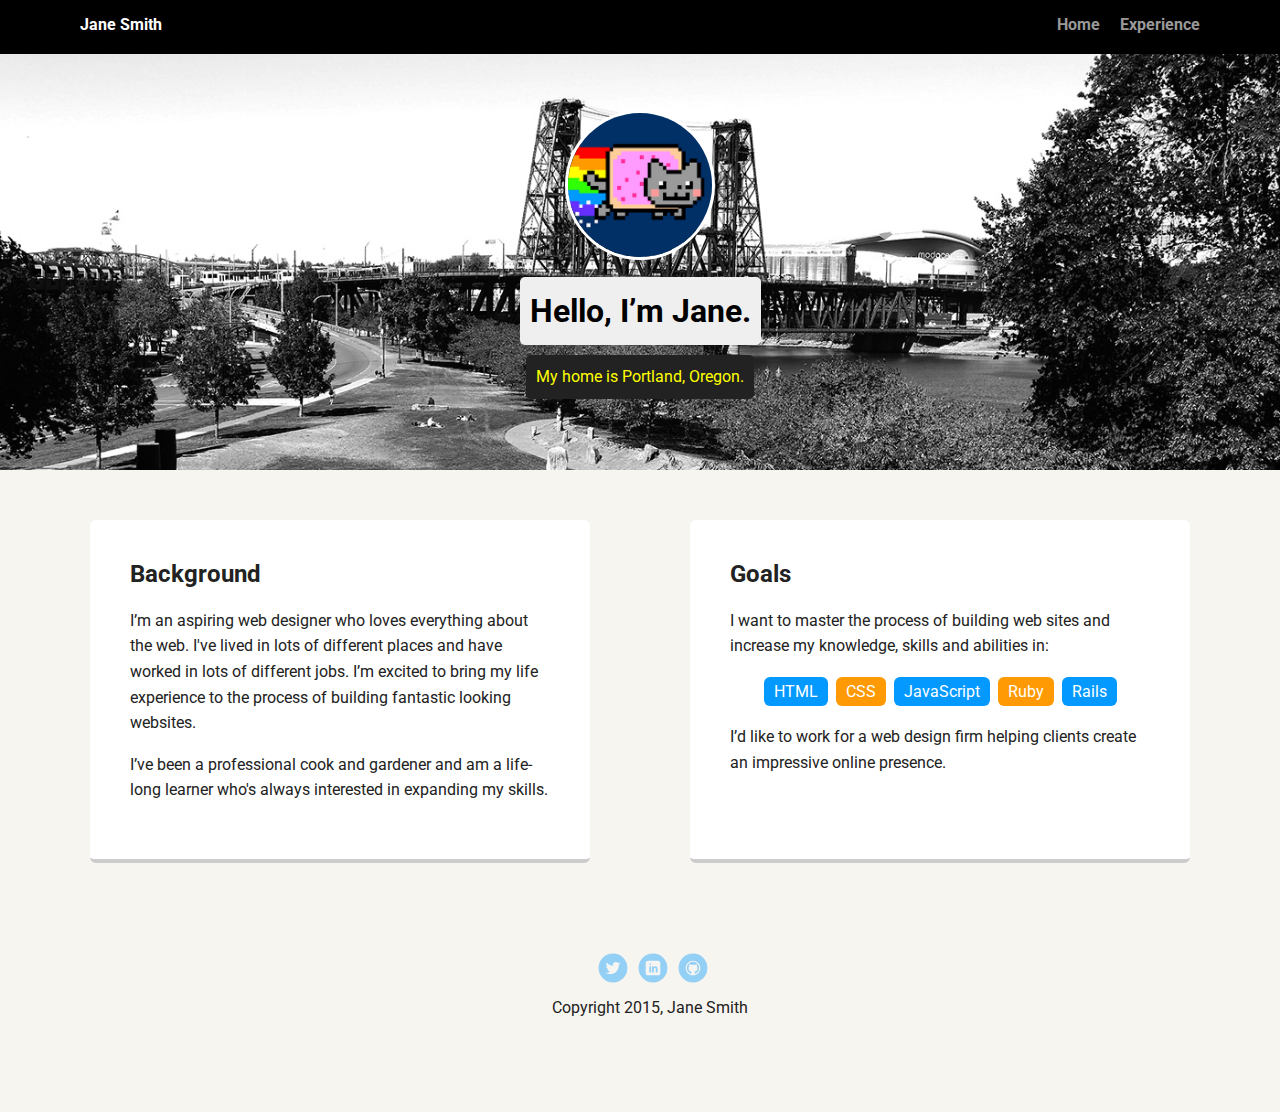
==== index.html @ 12f82f53 "Copied project 1 files" ====
<!doctype html>
<html lang="en">
<head>
  <meta charset="utf-8">
  <title>Jane Smith's Profile</title>
  <meta name="viewport" content="width=device-width, initial-scale=1.0">
  <link rel="stylesheet" href="styles.css">
  <link href="https://fonts.googleapis.com/css?family=Muli%7CRoboto:400,300,500,700,900" rel="stylesheet"></head>
  <body>

    <div class="main-nav">
        <ul class="nav">
          <li class="name">Jane Smith</li>
          <li><a href="#">Home</a></li>
          <li><a href="#">Experience</a></li>
        </ul>
    </div>

    <header>
      <img src="images/me.png" alt="Drawing of Jane Smith" class="profile-image">
      <h1 class="tag name">Hello, I’m Jane.</h1>
      <p class="tag location">My home is Portland, Oregon.</p>
    </header>

    <main class="flex">
      <div class="card">
        <h2>Background</h2>
        <p>I’m an aspiring web designer who loves everything about the web. I've lived in lots of different places and have worked in lots of different jobs. I’m excited to bring my life experience to the process of building fantastic looking websites.</p>
        <p>I’ve been a professional cook and gardener and am a life-long learner who's always interested in expanding my skills.</p>
      </div> 

      <div class="card">
        <h2>Goals</h2>
        <p>I want to master the process of building web sites and increase my knowledge, skills and abilities in:</p>
        <ul class="skills">
          <li>HTML</li>
          <li>CSS</li>
          <li>JavaScript</li>
          <li>Ruby</li>
          <li>Rails</li>
        </ul>
        <p>I’d like to work for a web design firm helping clients create an impressive online presence.</p>
      </div> 

    </main>
    <footer>
      <ul>
        <li><a href="#" class="social twitter">Twitter</a></li>
        <li><a href="#" class="social linkedin">LinkedIn</a></li>
        <li><a href="#" class="social github">Github</a></li>
      </ul>
      <p class="copyright">Copyright 2015, Jane Smith</p>
    </footer>
  </body>
  </html>
---- styles.css ----
/* Global Layout Set-up */
* { 
  box-sizing: border-box;
}
  
body {
  margin: 0;
  padding: 0;
  text-align: center;
  font-family: 'Roboto', sans-serif;
  color: #222;
  background: #f7f5f0;
}
/* Link Styles */

a {
  text-decoration: none;
  color: #999;
}
a:hover {
  color: #6633ff;
}

/* Section Styles */

.main-nav {
  width: 100%;
  background: black;
  min-height: 30px;
  padding: 10px;
  position: fixed;
  text-align: center;
}
.nav {
  display: flex;
  justify-content: space-around;
  font-weight: 700;
  list-style-type: none;
  margin: 0 auto;
  padding: 0;
}

.nav .name {
    display: block;
    margin-right: auto;
    color: white;
}
.nav li {
  padding: 5px 10px 10px 10px;
}
.nav a {
  transition: all .5s;
}
.nav a:hover {
  color: white
}

header {
  text-align: center;
  background: url('images/portland.jpg') no-repeat top center ;
  background-size: cover;
  overflow: hidden;
  padding-top: 60px;
}
header {
  line-height: 1.5;
}
header .profile-image {
  margin-top: 50px;
  width: 150px;
  height: 150px;
  border-radius: 50%;
  border: 3px solid white;
  transition: all .5s;
}
header .profile-image:hover {
  transform: scale(1.2) rotate(5deg);
}
.tag {
  background-color: #efefef;
  color: black;
  padding: 10px;
  border-radius: 5px;
  display: table;
  margin: 10px auto;
} 
.location {
  background-color: #222;
  color: yellow;
}
.card {
  margin: 30px;
  padding: 20px 40px 40px;
  max-width: 500px;
  text-align: left;
  background: #fff;
  border-bottom: 4px solid #ccc;
  border-radius: 6px;
  transition: all .5s;
}
.card:hover {
  border-color: #ff99ff;
}

ul.skills {
  padding: 0;
  text-align: center;
}

.skills li {
  border-radius: 6px;
  display: inline-block;
  background: #ff9904;
  color: white;
  padding: 5px 10px;
  margin: 2px;
}

.skills li:nth-child(odd) {
  background: #0399ff;
}

footer {
  width: 100%;
  min-height: 30px;
  padding: 20px 0 40px 20px;
}

footer .copyright {
  top: -8px;
  font-size: .75em;
}

footer ul {
  list-style-type: none;
  margin: 0;
  padding: 0;
}

footer ul li {
  display: inline-block;
}

a.social {
  display: inline-block;
  text-indent: -9999px;
  margin-left: 5px;
  width: 30px;
  height: 30px;
  background-size: 30px 30px;
  opacity: .4;
  transition: all .5s;
}
a.twitter {
  background-image: url(images/twitter.svg);
}
a.linkedin {
  background-image: url(images/linkedin.svg);
}
a.github {
  background-image: url(images/github.svg);
}
a.social:hover {
  opacity: 1;
}
.clearfix {
  clear: both;
}

/* Styles for larger screens */
@media screen and (min-width: 720px) {
  
  .flex {
      display: -ms-flexbox;      /* TWEENER - IE 10 */
      display: flex; 
      max-width: 1200px;
      -ms-flex-pack: distribute;
      justify-content: space-around;
      margin: 0 auto;
  }

  header {
    min-height: 470px;
  }

  .nav {
    max-width: 1200px;
    padding: 0 30px;
  }


  main {
    padding-top: 20px;
  }

  main p {
    line-height: 1.6em;
  }

  footer {
    font-size: 1.3em;
    max-width: 1200px;
    margin: 40px auto;
  }

}
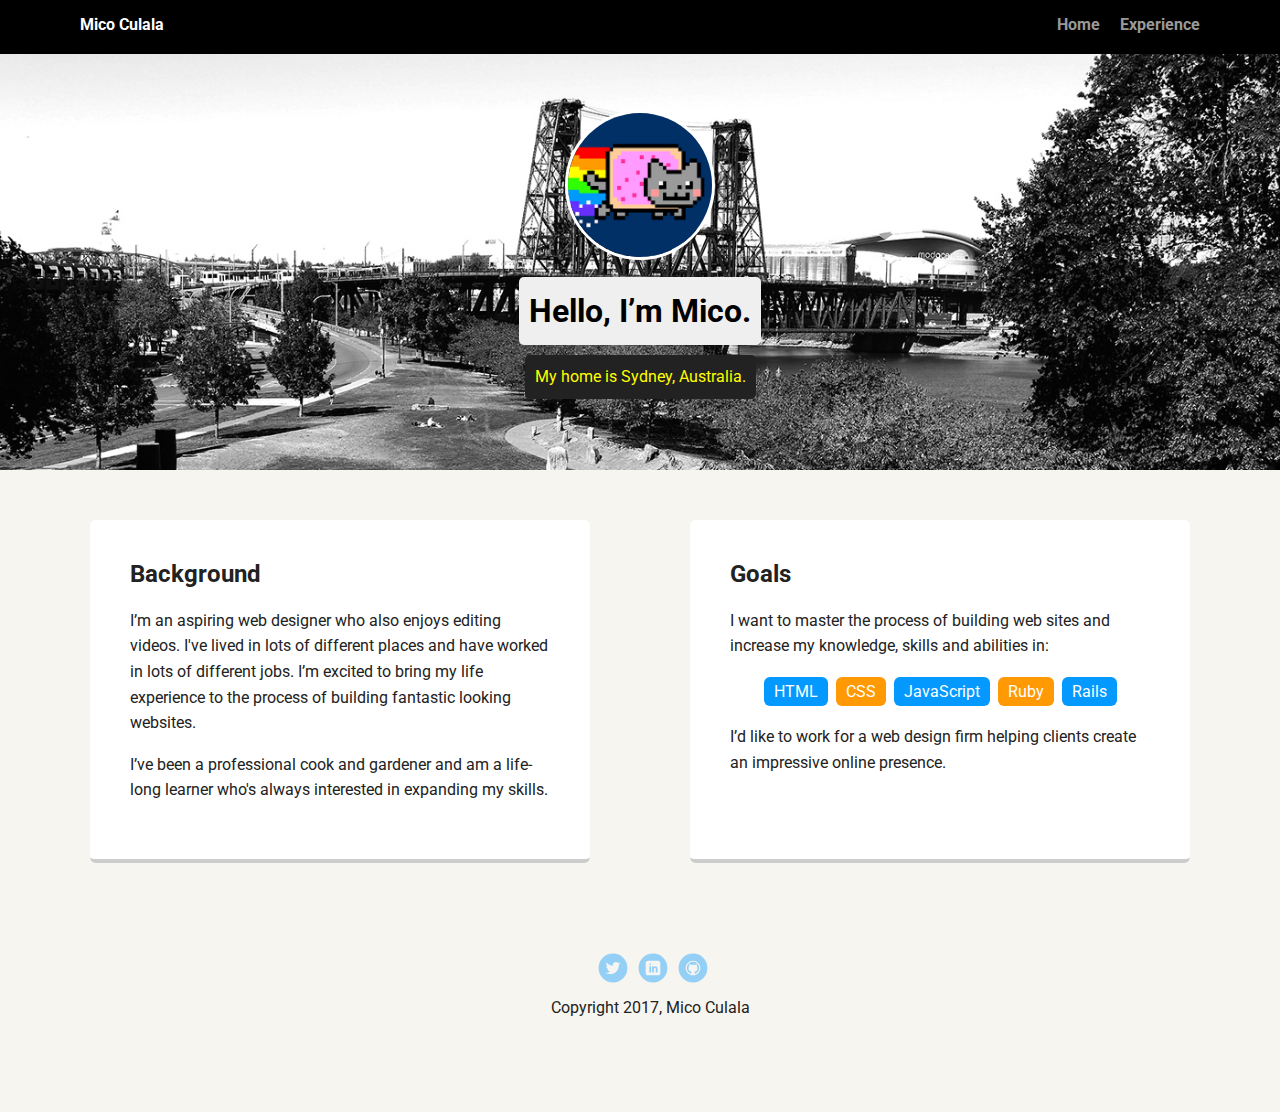
==== commit b9de2d52: "content change #1" ====
--- a/index.html
+++ b/index.html
@@ -2,7 +2,7 @@
 <html lang="en">
 <head>
   <meta charset="utf-8">
-  <title>Jane Smith's Profile</title>
+  <title>Mico Culala Profile</title>
   <meta name="viewport" content="width=device-width, initial-scale=1.0">
   <link rel="stylesheet" href="styles.css">
   <link href="https://fonts.googleapis.com/css?family=Muli%7CRoboto:400,300,500,700,900" rel="stylesheet"></head>
@@ -10,7 +10,7 @@
 
     <div class="main-nav">
         <ul class="nav">
-          <li class="name">Jane Smith</li>
+          <li class="name">Mico Culala</li>
           <li><a href="#">Home</a></li>
           <li><a href="#">Experience</a></li>
         </ul>
@@ -18,16 +18,16 @@
 
     <header>
       <img src="images/me.png" alt="Drawing of Jane Smith" class="profile-image">
-      <h1 class="tag name">Hello, I’m Jane.</h1>
-      <p class="tag location">My home is Portland, Oregon.</p>
+      <h1 class="tag name">Hello, I’m Mico.</h1>
+      <p class="tag location">My home is Sydney, Australia.</p>
     </header>
 
     <main class="flex">
       <div class="card">
         <h2>Background</h2>
-        <p>I’m an aspiring web designer who loves everything about the web. I've lived in lots of different places and have worked in lots of different jobs. I’m excited to bring my life experience to the process of building fantastic looking websites.</p>
+        <p>I’m an aspiring web designer who also enjoys editing videos. I've lived in lots of different places and have worked in lots of different jobs. I’m excited to bring my life experience to the process of building fantastic looking websites.</p>
         <p>I’ve been a professional cook and gardener and am a life-long learner who's always interested in expanding my skills.</p>
-      </div> 
+      </div>
 
       <div class="card">
         <h2>Goals</h2>
@@ -40,7 +40,7 @@
           <li>Rails</li>
         </ul>
         <p>I’d like to work for a web design firm helping clients create an impressive online presence.</p>
-      </div> 
+      </div>
 
     </main>
     <footer>
@@ -49,7 +49,7 @@
         <li><a href="#" class="social linkedin">LinkedIn</a></li>
         <li><a href="#" class="social github">Github</a></li>
       </ul>
-      <p class="copyright">Copyright 2015, Jane Smith</p>
+      <p class="copyright">Copyright 2017, Mico Culala</p>
     </footer>
   </body>
   </html>
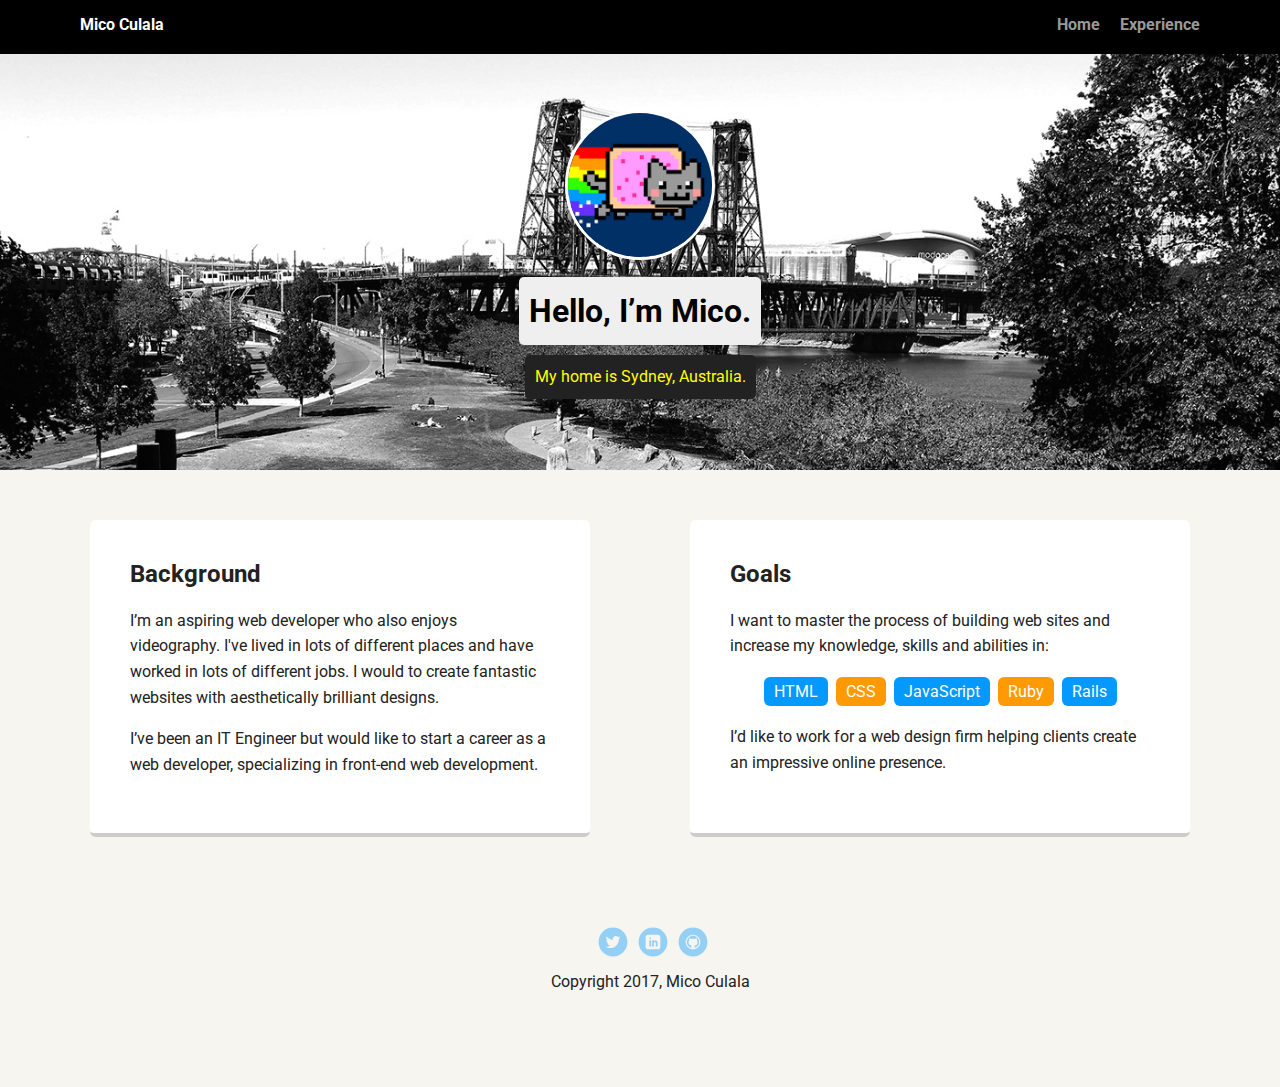
==== commit 48d4e892: "content change #2" ====
--- a/index.html
+++ b/index.html
@@ -2,7 +2,7 @@
 <html lang="en">
 <head>
   <meta charset="utf-8">
-  <title>Mico Culala Profile</title>
+  <title>Mico Culala's Profile</title>
   <meta name="viewport" content="width=device-width, initial-scale=1.0">
   <link rel="stylesheet" href="styles.css">
   <link href="https://fonts.googleapis.com/css?family=Muli%7CRoboto:400,300,500,700,900" rel="stylesheet"></head>
@@ -25,8 +25,8 @@
     <main class="flex">
       <div class="card">
         <h2>Background</h2>
-        <p>I’m an aspiring web designer who also enjoys editing videos. I've lived in lots of different places and have worked in lots of different jobs. I’m excited to bring my life experience to the process of building fantastic looking websites.</p>
-        <p>I’ve been a professional cook and gardener and am a life-long learner who's always interested in expanding my skills.</p>
+        <p>I’m an aspiring web developer who also enjoys videography. I've lived in lots of different places and have worked in lots of different jobs. I would to create fantastic websites with aesthetically brilliant designs.</p>
+        <p>I’ve been an IT Engineer but would like to start a career as a web developer, specializing in front-end web development.</p>
       </div>
 
       <div class="card">
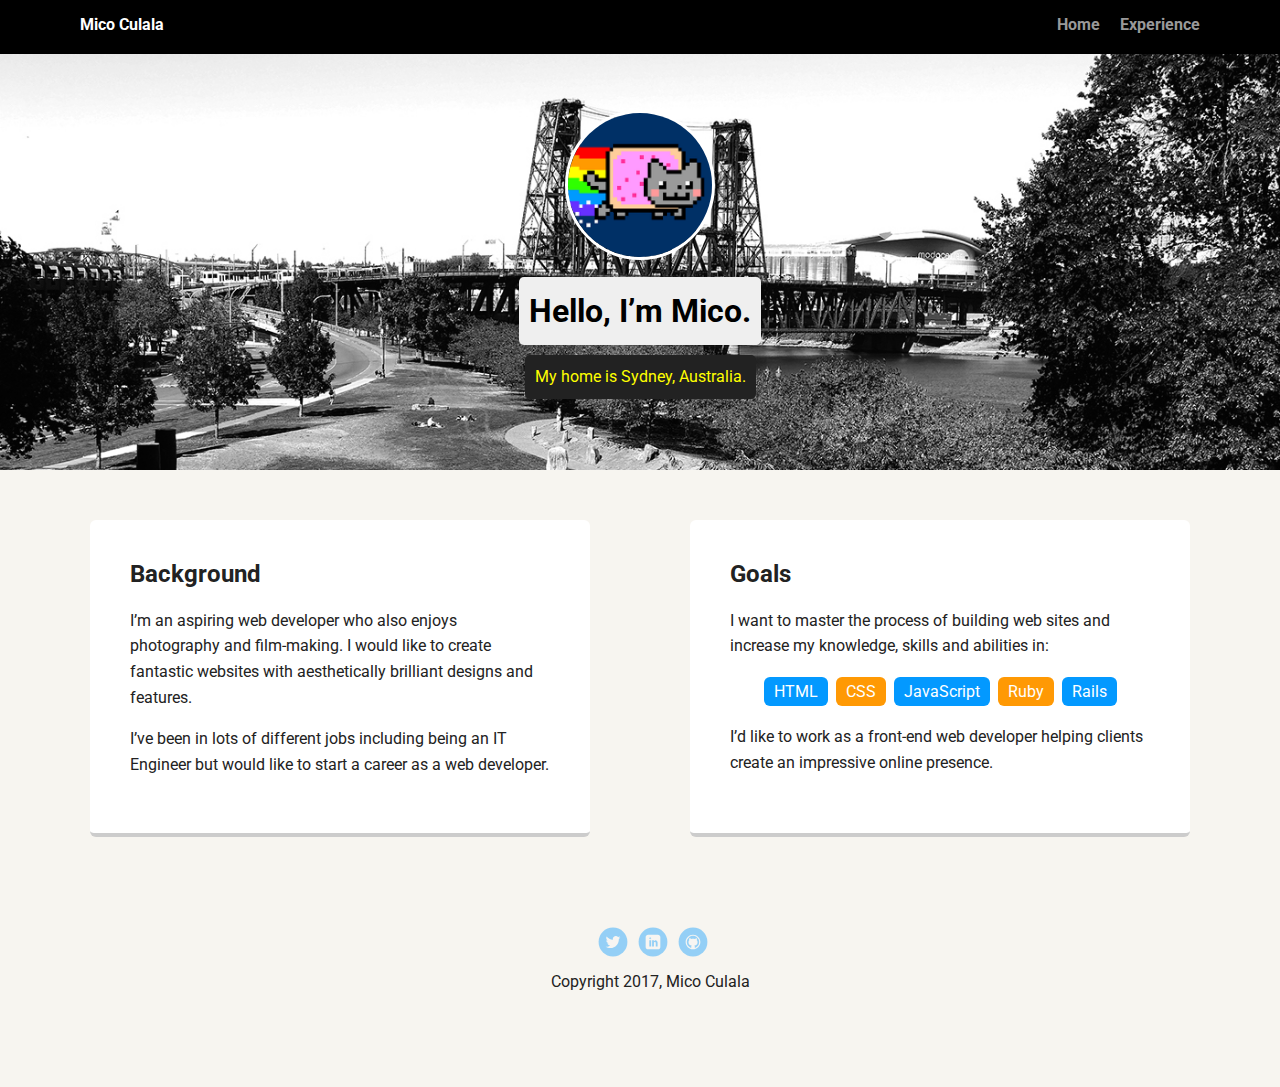
==== commit 09d8c5e3: "content change #3" ====
--- a/index.html
+++ b/index.html
@@ -25,8 +25,8 @@
     <main class="flex">
       <div class="card">
         <h2>Background</h2>
-        <p>I’m an aspiring web developer who also enjoys videography. I've lived in lots of different places and have worked in lots of different jobs. I would to create fantastic websites with aesthetically brilliant designs.</p>
-        <p>I’ve been an IT Engineer but would like to start a career as a web developer, specializing in front-end web development.</p>
+        <p>I’m an aspiring web developer who also enjoys photography and film-making. I would like to create fantastic websites with aesthetically brilliant designs and features.</p>
+        <p>I’ve been in lots of different jobs including being an IT Engineer but would like to start a career as a web developer.</p>
       </div>
 
       <div class="card">
@@ -39,7 +39,7 @@
           <li>Ruby</li>
           <li>Rails</li>
         </ul>
-        <p>I’d like to work for a web design firm helping clients create an impressive online presence.</p>
+        <p>I’d like to work as a front-end web developer helping clients create an impressive online presence.</p>
       </div>
 
     </main>
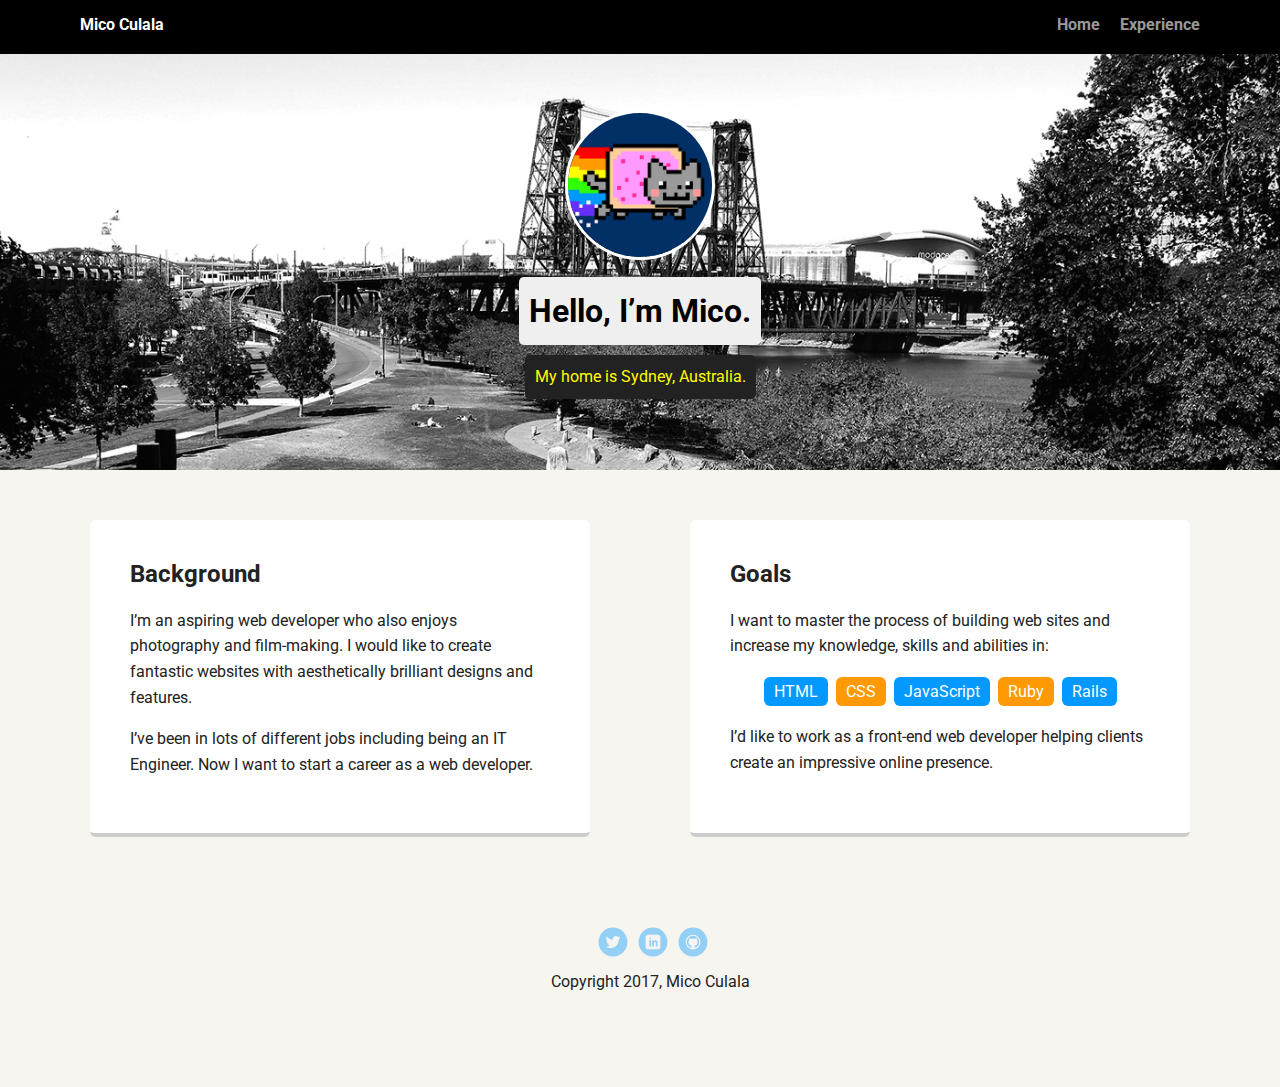
==== commit f1715c68: "content change #4" ====
--- a/index.html
+++ b/index.html
@@ -26,7 +26,7 @@
       <div class="card">
         <h2>Background</h2>
         <p>I’m an aspiring web developer who also enjoys photography and film-making. I would like to create fantastic websites with aesthetically brilliant designs and features.</p>
-        <p>I’ve been in lots of different jobs including being an IT Engineer but would like to start a career as a web developer.</p>
+        <p>I’ve been in lots of different jobs including being an IT Engineer. Now I want to start a career as a web developer.</p>
       </div>
 
       <div class="card">
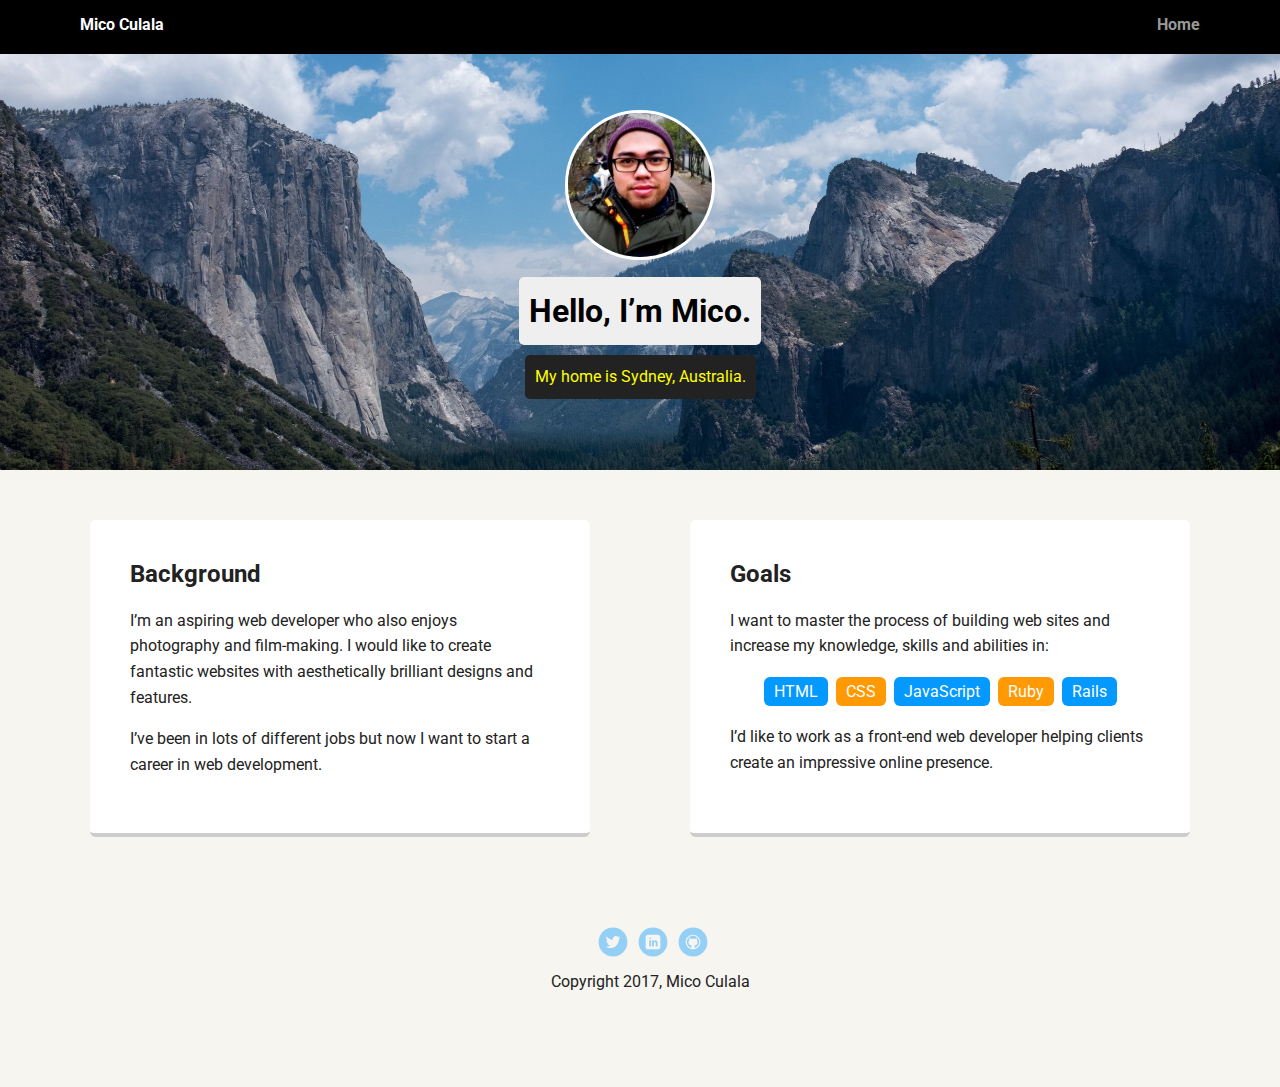
==== commit d0a26693: "content change #5" ====
--- a/index.html
+++ b/index.html
@@ -12,12 +12,11 @@
         <ul class="nav">
           <li class="name">Mico Culala</li>
           <li><a href="#">Home</a></li>
-          <li><a href="#">Experience</a></li>
         </ul>
     </div>
 
     <header>
-      <img src="images/me.png" alt="Drawing of Jane Smith" class="profile-image">
+      <img src="images/me.jpg" alt="My Face" class="profile-image">
       <h1 class="tag name">Hello, I’m Mico.</h1>
       <p class="tag location">My home is Sydney, Australia.</p>
     </header>
@@ -26,7 +25,7 @@
       <div class="card">
         <h2>Background</h2>
         <p>I’m an aspiring web developer who also enjoys photography and film-making. I would like to create fantastic websites with aesthetically brilliant designs and features.</p>
-        <p>I’ve been in lots of different jobs including being an IT Engineer. Now I want to start a career as a web developer.</p>
+        <p>I’ve been in lots of different jobs but now I want to start a career in web development.</p>
       </div>
 
       <div class="card">
@@ -45,9 +44,9 @@
     </main>
     <footer>
       <ul>
-        <li><a href="#" class="social twitter">Twitter</a></li>
-        <li><a href="#" class="social linkedin">LinkedIn</a></li>
-        <li><a href="#" class="social github">Github</a></li>
+        <li><a href="https://twitter.com/micobyte" class="social twitter">Twitter</a></li>
+        <li><a href="https://www.linkedin.com/in/micoculala/" class="social linkedin">LinkedIn</a></li>
+        <li><a href="https://github.com/micobyte" class="social github">Github</a></li>
       </ul>
       <p class="copyright">Copyright 2017, Mico Culala</p>
     </footer>
--- a/styles.css
+++ b/styles.css
@@ -1,8 +1,8 @@
 /* Global Layout Set-up */
-* { 
+* {
   box-sizing: border-box;
 }
-  
+
 body {
   margin: 0;
   padding: 0;
@@ -57,7 +57,7 @@
 
 header {
   text-align: center;
-  background: url('images/portland.jpg') no-repeat top center ;
+  background: url('images/yosemite.jpg') no-repeat top center ;
   background-size: cover;
   overflow: hidden;
   padding-top: 60px;
@@ -83,7 +83,7 @@
   border-radius: 5px;
   display: table;
   margin: 10px auto;
-} 
+}
 .location {
   background-color: #222;
   color: yellow;
@@ -169,10 +169,10 @@
 
 /* Styles for larger screens */
 @media screen and (min-width: 720px) {
-  
+
   .flex {
       display: -ms-flexbox;      /* TWEENER - IE 10 */
-      display: flex; 
+      display: flex;
       max-width: 1200px;
       -ms-flex-pack: distribute;
       justify-content: space-around;
@@ -204,4 +204,3 @@
   }
 
 }
-
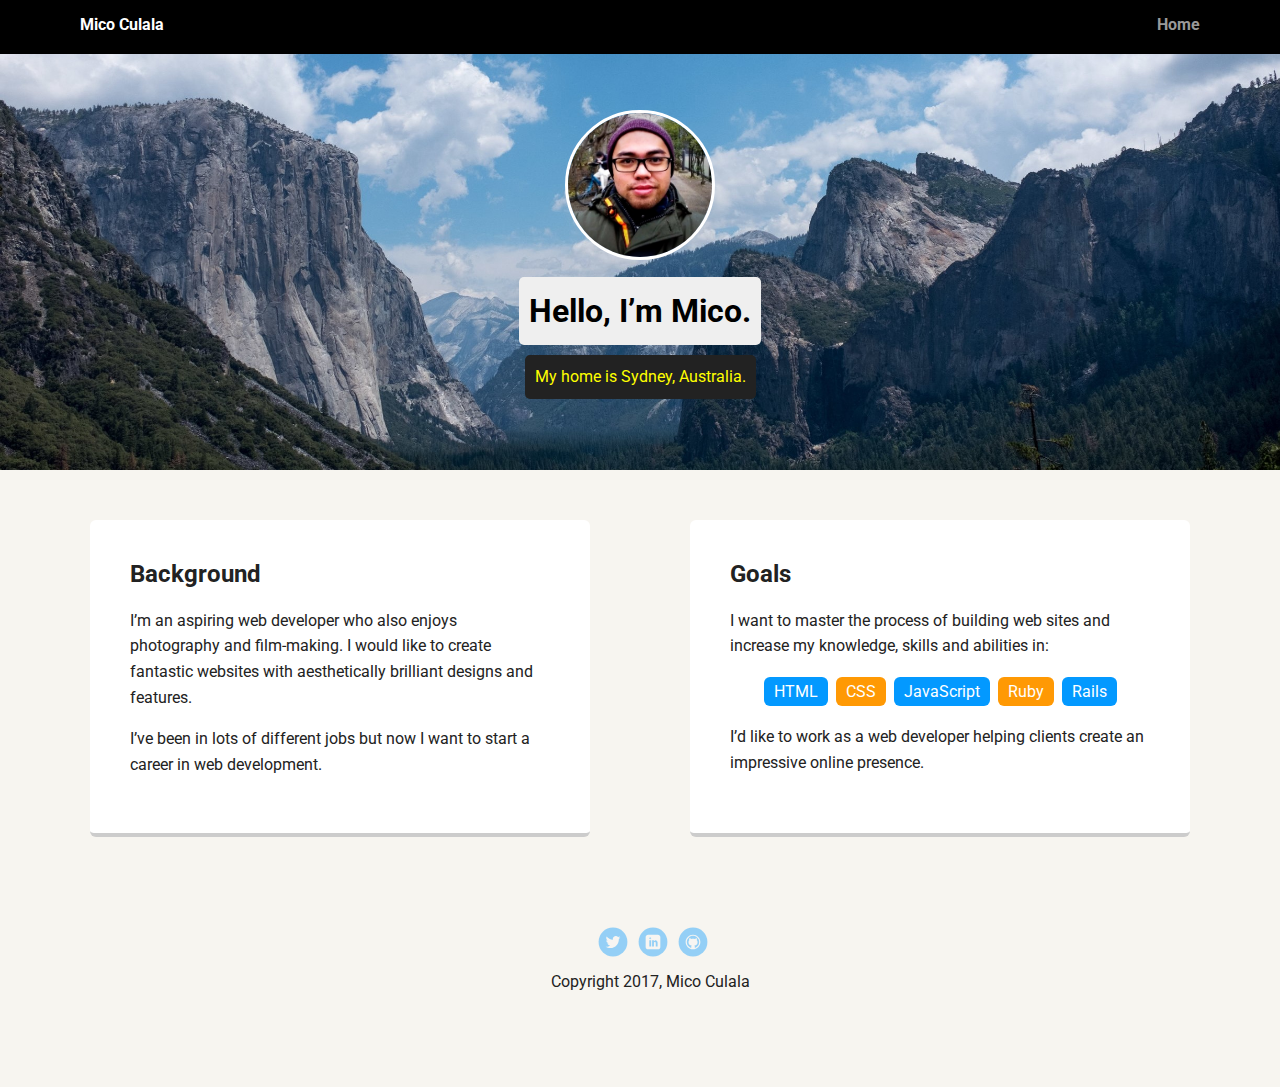
==== commit 26ab1825: "content change #6" ====
--- a/index.html
+++ b/index.html
@@ -38,7 +38,7 @@
           <li>Ruby</li>
           <li>Rails</li>
         </ul>
-        <p>I’d like to work as a front-end web developer helping clients create an impressive online presence.</p>
+        <p>I’d like to work as a web developer helping clients create an impressive online presence.</p>
       </div>
 
     </main>
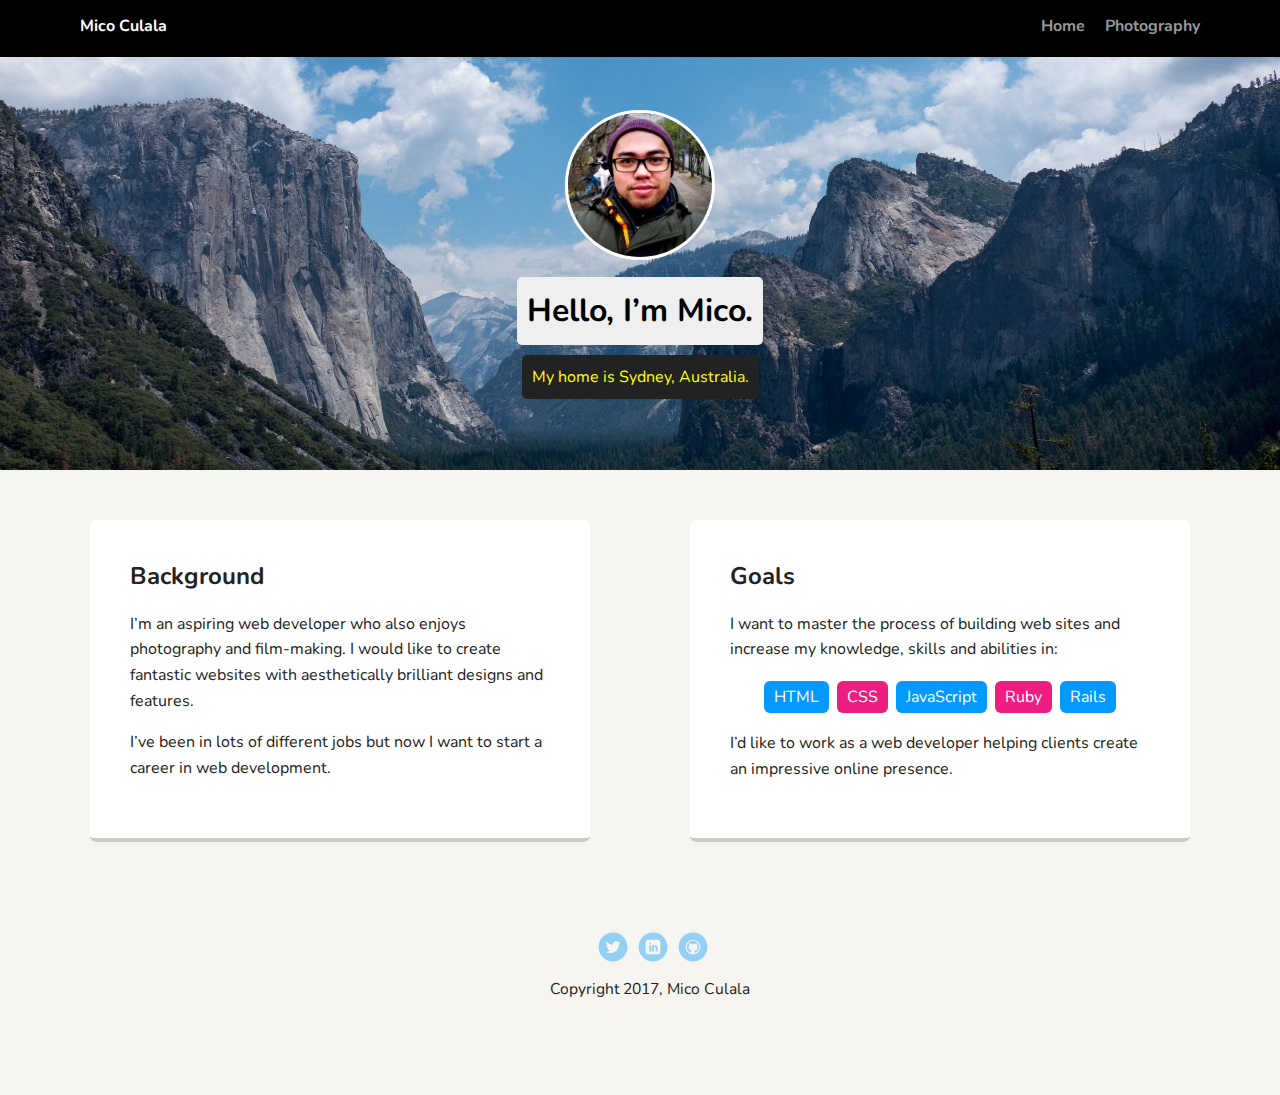
==== commit b0210c4a: "Add new content" ====
--- a/index.html
+++ b/index.html
@@ -5,13 +5,14 @@
   <title>Mico Culala's Profile</title>
   <meta name="viewport" content="width=device-width, initial-scale=1.0">
   <link rel="stylesheet" href="styles.css">
-  <link href="https://fonts.googleapis.com/css?family=Muli%7CRoboto:400,300,500,700,900" rel="stylesheet"></head>
+  <link href="https://fonts.googleapis.com/css?family=Nunito" rel="stylesheet"></head>
   <body>
 
     <div class="main-nav">
         <ul class="nav">
           <li class="name">Mico Culala</li>
-          <li><a href="#">Home</a></li>
+          <li><a href="index.html">Home</a></li>
+          <li><a href="photography.html">Photography</a></li>
         </ul>
     </div>
 
--- a/styles.css
+++ b/styles.css
@@ -7,7 +7,7 @@
   margin: 0;
   padding: 0;
   text-align: center;
-  font-family: 'Roboto', sans-serif;
+  font-family: 'Nunito', sans-serif;
   color: #222;
   background: #f7f5f0;
 }
@@ -75,7 +75,9 @@
 }
 header .profile-image:hover {
   transform: scale(1.2) rotate(5deg);
-}
+  border-color: #49cbff;
+}
+
 .tag {
   background-color: #efefef;
   color: black;
@@ -99,7 +101,7 @@
   transition: all .5s;
 }
 .card:hover {
-  border-color: #ff99ff;
+  border-color: #49cbff;
 }
 
 ul.skills {
@@ -110,7 +112,7 @@
 .skills li {
   border-radius: 6px;
   display: inline-block;
-  background: #ff9904;
+  background: #ed1e7f;
   color: white;
   padding: 5px 10px;
   margin: 2px;
